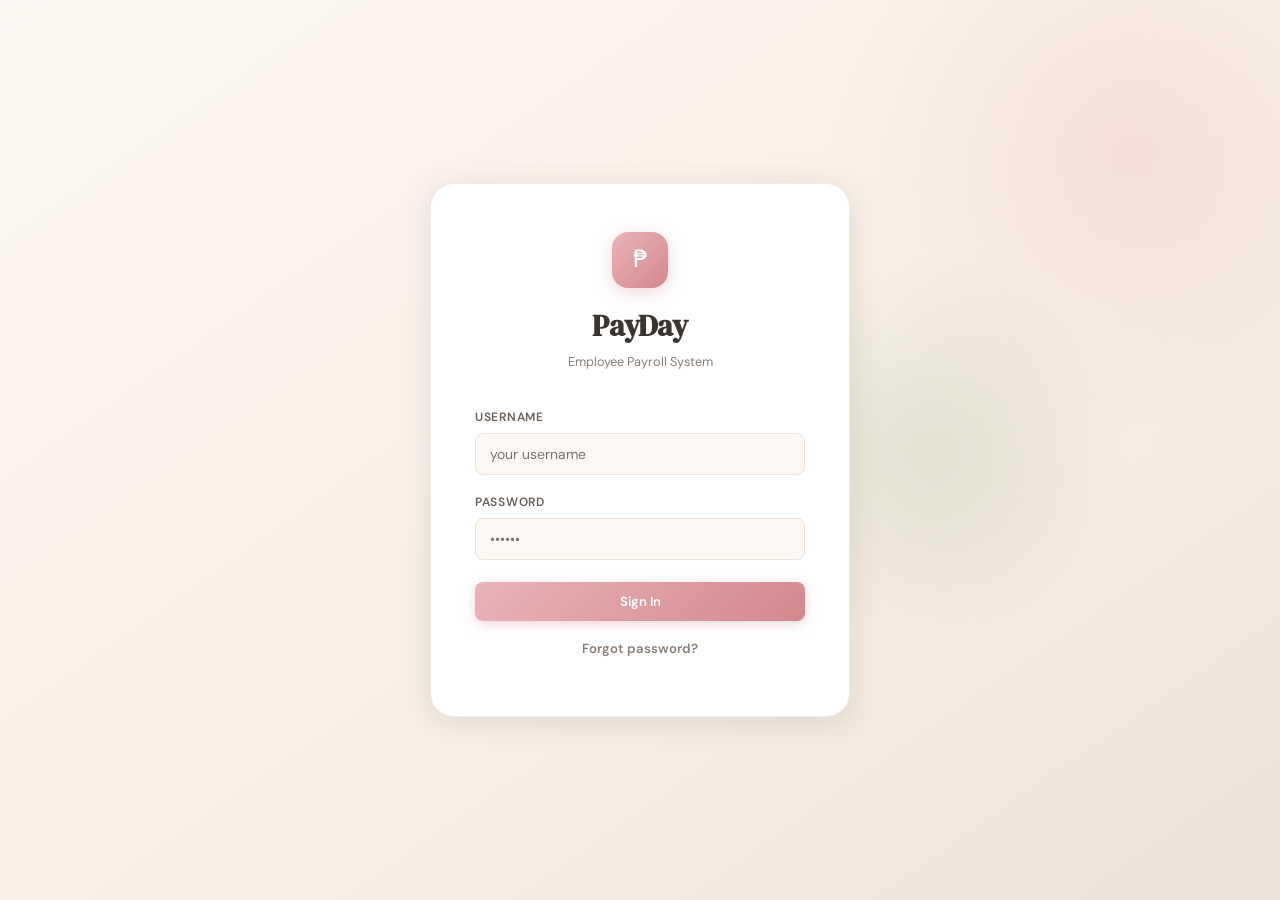
==== src/gui/index.html @ d82beb40 "first commit" ====
<!DOCTYPE html>
<html lang="en">
<head>
  <meta charset="UTF-8" />
  <meta name="viewport" content="width=device-width, initial-scale=1.0" />
  <title>PayDay — Employee Payroll System</title>
  <link rel="preconnect" href="https://fonts.googleapis.com">
  <link rel="preconnect" href="https://fonts.gstatic.com" crossorigin>
  <link href="https://fonts.googleapis.com/css2?family=DM+Serif+Display:ital@0;1&family=DM+Sans:wght@300;400;500;600&display=swap" rel="stylesheet">
  <link rel="stylesheet" href="css/style.css" />
</head>
<body>

<!-- ── LOGIN SCREEN ──────────────────────────────────────── -->
<div id="screen-login" class="screen active">
  <div class="login-wrap">
    <div class="login-deco"></div>
    <div class="login-card">
      <div class="brand">
        <span class="brand-icon">₱</span>
        <h1>PayDay</h1>
        <p class="brand-sub">Employee Payroll System</p>
      </div>
      <div id="login-form" class="form-section">
        <label>Username</label>
        <input id="login-username" type="text" placeholder="your username" autocomplete="off" />
        <label>Password</label>
        <input id="login-password" type="password" placeholder="••••••" />
        <div id="login-error" class="form-error hidden"></div>
        <button class="btn btn-primary" onclick="doLogin()">Sign In</button>
        <button class="btn btn-ghost" onclick="showForgot()">Forgot password?</button>
      </div>
      <div id="forgot-form" class="form-section hidden">
        <h3>Reset Password</h3>
        <label>Username</label>
        <input id="forgot-username" type="text" placeholder="your username" />
        <label>Email</label>
        <input id="forgot-email" type="email" placeholder="registered email" />
        <div id="forgot-error" class="form-error hidden"></div>
        <button class="btn btn-primary" onclick="doForgot()">Send Reset Code</button>
        <button class="btn btn-ghost" onclick="showLogin()">← Back to login</button>
      </div>
      <div id="reset-form" class="form-section hidden">
        <h3>New Password</h3>
        <label>Reset Code</label>
        <input id="reset-token" type="text" placeholder="6-digit code" />
        <label>New Password</label>
        <input id="reset-pass" type="password" placeholder="min 3 characters" />
        <div id="reset-error" class="form-error hidden"></div>
        <button class="btn btn-primary" onclick="doReset()">Reset Password</button>
        <button class="btn btn-ghost" onclick="showLogin()">← Back to login</button>
      </div>
    </div>
  </div>
</div>

<!-- ── MAIN APP ───────────────────────────────────────────── -->
<div id="screen-app" class="screen hidden">
  <!-- Sidebar -->
  <aside class="sidebar" id="sidebar">
    <div class="sidebar-brand">
      <span class="brand-icon sm">₱</span>
      <span>PayDay</span>
    </div>
    <nav class="sidebar-nav" id="sidebar-nav"></nav>
    <div class="sidebar-footer">
      <div class="user-chip" id="user-chip"></div>
      <button class="btn btn-ghost sm" onclick="doLogout()">Sign out</button>
    </div>
  </aside>

  <!-- Main content -->
  <main class="main-content">
    <div id="page-dashboard"  class="page active"></div>
    <div id="page-employees"  class="page hidden"></div>
    <div id="page-add-emp"    class="page hidden"></div>
    <div id="page-payroll"    class="page hidden"></div>
    <div id="page-calc"       class="page hidden"></div>
    <div id="page-report"     class="page hidden"></div>
    <div id="page-payslip"    class="page hidden"></div>
    <div id="page-my-payroll" class="page hidden"></div>
  </main>
</div>

<!-- ── MODAL ─────────────────────────────────────────────── -->
<div id="modal-overlay" class="modal-overlay hidden" onclick="closeModal()">
  <div class="modal-card" onclick="event.stopPropagation()">
    <div id="modal-body"></div>
  </div>
</div>

<script src="js/app.js"></script>
</body>
</html>
---- src/gui/css/style.css ----
/* ============================================================
   PayDay | src/gui/css/style.css
   Palette: warm cream + blush rose + sage green + charcoal
   Font: DM Serif Display (headings) + DM Sans (body)
   Aesthetic: soft, airy, professional — like a nice journal
   ============================================================ */

:root {
  --cream:     #fdf8f3;
  --cream-2:   #f7efe4;
  --cream-3:   #ede3d8;
  --blush:     #e8b4b8;
  --blush-2:   #d4888e;
  --blush-3:   #c06870;
  --sage:      #8aab8a;
  --sage-2:    #6a8f6a;
  --sand:      #c9a87c;
  --sand-2:    #b08c5e;
  --charcoal:  #3a3530;
  --muted:     #8a7e76;
  --muted-2:   #6b6058;
  --white:     #ffffff;
  --red-soft:  #e07070;
  --green-soft:#6aab7a;

  --radius:    12px;
  --radius-sm: 8px;
  --shadow:    0 2px 16px rgba(58,53,48,.08);
  --shadow-md: 0 4px 32px rgba(58,53,48,.13);

  --serif: 'DM Serif Display', Georgia, serif;
  --sans:  'DM Sans', system-ui, sans-serif;
}

*, *::before, *::after { box-sizing: border-box; margin: 0; padding: 0; }

html, body {
  height: 100%;
  font-family: var(--sans);
  background: var(--cream);
  color: var(--charcoal);
  font-size: 15px;
  line-height: 1.6;
}

/* ── Screens ─────────────────────────────────────────────── */
.screen { width: 100%; min-height: 100vh; }
.screen.hidden { display: none; }
.screen.active { display: block; }

/* ── LOGIN ───────────────────────────────────────────────── */
.login-wrap {
  min-height: 100vh;
  display: flex;
  align-items: center;
  justify-content: center;
  position: relative;
  overflow: hidden;
  background: linear-gradient(145deg, var(--cream) 0%, var(--cream-2) 60%, var(--cream-3) 100%);
}

.login-deco {
  position: absolute;
  width: 600px; height: 600px;
  border-radius: 50%;
  background: radial-gradient(circle, rgba(232,180,184,.25) 0%, transparent 70%);
  top: -150px; right: -150px;
  pointer-events: none;
}
.login-deco::after {
  content: '';
  position: absolute;
  width: 400px; height: 400px;
  border-radius: 50%;
  background: radial-gradient(circle, rgba(138,171,138,.18) 0%, transparent 70%);
  bottom: -200px; left: -100px;
}

.login-card {
  background: var(--white);
  border-radius: 24px;
  box-shadow: var(--shadow-md);
  padding: 48px 44px;
  width: 100%;
  max-width: 420px;
  position: relative;
  z-index: 1;
  border: 1px solid rgba(232,180,184,.3);
}

.brand {
  text-align: center;
  margin-bottom: 36px;
}
.brand-icon {
  display: inline-flex;
  align-items: center;
  justify-content: center;
  width: 56px; height: 56px;
  background: linear-gradient(135deg, var(--blush), var(--blush-2));
  border-radius: 16px;
  font-size: 24px;
  color: var(--white);
  font-family: var(--serif);
  margin-bottom: 14px;
  box-shadow: 0 4px 16px rgba(212,136,142,.35);
}
.brand-icon.sm {
  width: 36px; height: 36px;
  font-size: 16px;
  border-radius: 10px;
  margin-bottom: 0;
  margin-right: 8px;
}
.brand h1 {
  font-family: var(--serif);
  font-size: 2rem;
  color: var(--charcoal);
  letter-spacing: -.02em;
}
.brand-sub {
  font-size: .85rem;
  color: var(--muted);
  margin-top: 2px;
}

.form-section label {
  display: block;
  font-size: .8rem;
  font-weight: 600;
  color: var(--muted-2);
  text-transform: uppercase;
  letter-spacing: .06em;
  margin-bottom: 6px;
  margin-top: 18px;
}
.form-section h3 {
  font-family: var(--serif);
  font-size: 1.3rem;
  color: var(--charcoal);
  margin-bottom: 8px;
}
.form-section input {
  width: 100%;
  padding: 11px 14px;
  border: 1.5px solid var(--cream-3);
  border-radius: var(--radius-sm);
  background: var(--cream);
  font-family: var(--sans);
  font-size: .93rem;
  color: var(--charcoal);
  transition: border-color .2s, box-shadow .2s;
  outline: none;
}
.form-section input:focus {
  border-color: var(--blush-2);
  background: var(--white);
  box-shadow: 0 0 0 3px rgba(212,136,142,.12);
}

.form-error {
  margin-top: 10px;
  padding: 10px 14px;
  background: rgba(224,112,112,.1);
  border: 1px solid rgba(224,112,112,.3);
  border-radius: var(--radius-sm);
  color: var(--red-soft);
  font-size: .85rem;
}
.form-error.hidden { display: none; }

/* ── Buttons ─────────────────────────────────────────────── */
.btn {
  display: inline-flex;
  align-items: center;
  justify-content: center;
  gap: 6px;
  padding: 11px 20px;
  border-radius: var(--radius-sm);
  border: none;
  cursor: pointer;
  font-family: var(--sans);
  font-size: .88rem;
  font-weight: 600;
  transition: all .18s ease;
  white-space: nowrap;
}
.btn.full { width: 100%; margin-top: 10px; }
.btn.sm   { padding: 7px 14px; font-size: .82rem; }

.btn-primary {
  background: linear-gradient(135deg, var(--blush), var(--blush-2));
  color: var(--white);
  box-shadow: 0 3px 12px rgba(212,136,142,.35);
  width: 100%;
  margin-top: 22px;
}
.btn-primary:hover {
  background: linear-gradient(135deg, var(--blush-2), var(--blush-3));
  box-shadow: 0 4px 18px rgba(212,136,142,.45);
  transform: translateY(-1px);
}

.btn-ghost {
  background: transparent;
  color: var(--muted);
  width: 100%;
  margin-top: 8px;
}
.btn-ghost:hover { color: var(--blush-2); background: rgba(232,180,184,.1); }

.btn-sage {
  background: linear-gradient(135deg, var(--sage), var(--sage-2));
  color: var(--white);
  box-shadow: 0 3px 12px rgba(106,143,106,.3);
}
.btn-sage:hover { filter: brightness(1.05); transform: translateY(-1px); }

.btn-sand {
  background: linear-gradient(135deg, var(--sand), var(--sand-2));
  color: var(--white);
  box-shadow: 0 3px 12px rgba(176,140,94,.3);
}
.btn-sand:hover { filter: brightness(1.05); }

.btn-outline {
  background: transparent;
  border: 1.5px solid var(--blush);
  color: var(--blush-2);
}
.btn-outline:hover { background: rgba(232,180,184,.1); }

.btn-danger {
  background: rgba(224,112,112,.12);
  color: var(--red-soft);
  border: 1px solid rgba(224,112,112,.25);
}
.btn-danger:hover { background: rgba(224,112,112,.2); }

/* ── APP LAYOUT ──────────────────────────────────────────── */
#screen-app {
  display: flex;
  min-height: 100vh;
}
#screen-app.hidden { display: none; }
#screen-app.active { display: flex; }

.sidebar {
  width: 240px;
  min-height: 100vh;
  background: var(--white);
  border-right: 1px solid var(--cream-3);
  display: flex;
  flex-direction: column;
  padding: 24px 0;
  position: fixed;
  top: 0; left: 0; bottom: 0;
  box-shadow: 2px 0 16px rgba(58,53,48,.05);
  z-index: 10;
}

.sidebar-brand {
  display: flex;
  align-items: center;
  padding: 0 24px 24px;
  font-family: var(--serif);
  font-size: 1.3rem;
  color: var(--charcoal);
  border-bottom: 1px solid var(--cream-3);
  margin-bottom: 16px;
}

.sidebar-nav {
  flex: 1;
  padding: 0 12px;
}
.sidebar-nav a {
  display: flex;
  align-items: center;
  gap: 10px;
  padding: 10px 14px;
  border-radius: var(--radius-sm);
  color: var(--muted);
  text-decoration: none;
  font-size: .88rem;
  font-weight: 500;
  transition: all .15s;
  cursor: pointer;
  margin-bottom: 2px;
}
.sidebar-nav a:hover { background: var(--cream); color: var(--charcoal); }
.sidebar-nav a.active {
  background: linear-gradient(135deg, rgba(232,180,184,.25), rgba(232,180,184,.1));
  color: var(--blush-3);
  font-weight: 600;
}
.sidebar-nav a .nav-icon { font-size: 1.1rem; width: 20px; text-align: center; }

.sidebar-footer {
  padding: 16px 16px 0;
  border-top: 1px solid var(--cream-3);
}
.user-chip {
  display: flex;
  align-items: center;
  gap: 10px;
  padding: 10px 12px;
  background: var(--cream);
  border-radius: var(--radius-sm);
  margin-bottom: 8px;
}
.user-chip .avatar {
  width: 32px; height: 32px;
  border-radius: 50%;
  background: linear-gradient(135deg, var(--blush), var(--blush-2));
  display: flex; align-items: center; justify-content: center;
  color: white; font-weight: 700; font-size: .8rem;
  flex-shrink: 0;
}
.user-chip .user-info .name {
  font-size: .82rem; font-weight: 600; color: var(--charcoal);
}
.user-chip .user-info .role {
  font-size: .72rem; color: var(--muted);
}

/* ── Main content ────────────────────────────────────────── */
.main-content {
  flex: 1;
  margin-left: 240px;
  padding: 36px 40px;
  min-height: 100vh;
  background: var(--cream);
}

.page { display: none; animation: fadeIn .25s ease; }
.page.active { display: block; }
.page.hidden { display: none; }

@keyframes fadeIn {
  from { opacity: 0; transform: translateY(6px); }
  to   { opacity: 1; transform: translateY(0); }
}

/* ── Page header ─────────────────────────────────────────── */
.page-header {
  display: flex;
  align-items: flex-start;
  justify-content: space-between;
  margin-bottom: 32px;
  flex-wrap: wrap;
  gap: 16px;
}
.page-header h2 {
  font-family: var(--serif);
  font-size: 1.9rem;
  color: var(--charcoal);
  letter-spacing: -.02em;
}
.page-header p {
  color: var(--muted);
  font-size: .88rem;
  margin-top: 4px;
}

/* ── Cards ───────────────────────────────────────────────── */
.card {
  background: var(--white);
  border-radius: var(--radius);
  border: 1px solid var(--cream-3);
  padding: 24px 28px;
  box-shadow: var(--shadow);
}
.card + .card { margin-top: 20px; }
.card-title {
  font-family: var(--serif);
  font-size: 1.1rem;
  color: var(--charcoal);
  margin-bottom: 16px;
}

/* ── Stat cards ──────────────────────────────────────────── */
.stats-grid {
  display: grid;
  grid-template-columns: repeat(auto-fit, minmax(200px, 1fr));
  gap: 16px;
  margin-bottom: 28px;
}
.stat-card {
  background: var(--white);
  border-radius: var(--radius);
  border: 1px solid var(--cream-3);
  padding: 22px 24px;
  box-shadow: var(--shadow);
}
.stat-card .stat-label {
  font-size: .75rem;
  font-weight: 600;
  text-transform: uppercase;
  letter-spacing: .07em;
  color: var(--muted);
  margin-bottom: 8px;
}
.stat-card .stat-value {
  font-family: var(--serif);
  font-size: 1.8rem;
  color: var(--charcoal);
  letter-spacing: -.02em;
}
.stat-card .stat-sub {
  font-size: .78rem;
  color: var(--muted);
  margin-top: 4px;
}
.stat-card.blush  { border-top: 3px solid var(--blush-2); }
.stat-card.sage   { border-top: 3px solid var(--sage); }
.stat-card.sand   { border-top: 3px solid var(--sand); }

/* ── Table ───────────────────────────────────────────────── */
.table-wrap { overflow-x: auto; }
table {
  width: 100%;
  border-collapse: collapse;
  font-size: .88rem;
}
thead th {
  text-align: left;
  padding: 10px 14px;
  font-size: .75rem;
  font-weight: 700;
  text-transform: uppercase;
  letter-spacing: .07em;
  color: var(--muted);
  border-bottom: 2px solid var(--cream-3);
  background: var(--cream);
}
tbody tr { border-bottom: 1px solid var(--cream-2); transition: background .12s; }
tbody tr:hover { background: var(--cream); }
tbody td { padding: 12px 14px; color: var(--charcoal); }
.badge {
  display: inline-block;
  padding: 3px 10px;
  border-radius: 20px;
  font-size: .72rem;
  font-weight: 600;
  text-transform: uppercase;
  letter-spacing: .05em;
}
.badge-generated { background: rgba(138,171,138,.18); color: var(--sage-2); }
.badge-released  { background: rgba(180,200,232,.18); color: #4a7aaa; }
.badge-admin     { background: rgba(232,180,184,.2);  color: var(--blush-3); }
.badge-employee  { background: rgba(201,168,124,.15); color: var(--sand-2); }

/* ── Form grid ───────────────────────────────────────────── */
.form-grid {
  display: grid;
  grid-template-columns: 1fr 1fr;
  gap: 16px 24px;
}
.form-grid.single { grid-template-columns: 1fr; }
.form-group { display: flex; flex-direction: column; gap: 6px; }
.form-group.full { grid-column: 1 / -1; }
.form-group label {
  font-size: .78rem;
  font-weight: 600;
  color: var(--muted-2);
  text-transform: uppercase;
  letter-spacing: .06em;
}
.form-group input,
.form-group select {
  padding: 10px 13px;
  border: 1.5px solid var(--cream-3);
  border-radius: var(--radius-sm);
  background: var(--cream);
  font-family: var(--sans);
  font-size: .9rem;
  color: var(--charcoal);
  outline: none;
  transition: border-color .18s, box-shadow .18s;
}
.form-group input:focus,
.form-group select:focus {
  border-color: var(--blush-2);
  background: var(--white);
  box-shadow: 0 0 0 3px rgba(212,136,142,.1);
}
.form-actions {
  margin-top: 24px;
  display: flex;
  gap: 10px;
  justify-content: flex-end;
}

/* ── Payslip ─────────────────────────────────────────────── */
.payslip {
  max-width: 540px;
  background: var(--white);
  border-radius: var(--radius);
  border: 1px solid var(--cream-3);
  padding: 36px;
  box-shadow: var(--shadow);
}
.payslip-header {
  text-align: center;
  padding-bottom: 20px;
  border-bottom: 2px solid var(--cream-3);
  margin-bottom: 24px;
}
.payslip-header h3 {
  font-family: var(--serif);
  font-size: 1.6rem;
  color: var(--blush-3);
}
.payslip-header p { color: var(--muted); font-size: .85rem; }
.payslip-row {
  display: flex;
  justify-content: space-between;
  padding: 8px 0;
  border-bottom: 1px solid var(--cream-2);
  font-size: .88rem;
}
.payslip-row .label { color: var(--muted); }
.payslip-row .value { font-weight: 600; color: var(--charcoal); }
.payslip-row.deduction .value { color: var(--red-soft); }
.payslip-row.total {
  border-top: 2px solid var(--cream-3);
  border-bottom: none;
  margin-top: 8px;
  padding-top: 14px;
  font-weight: 700;
}
.payslip-row.total .label {
  font-family: var(--serif);
  font-size: 1rem;
  color: var(--charcoal);
}
.payslip-row.total .value {
  font-family: var(--serif);
  font-size: 1.3rem;
  color: var(--blush-3);
}

/* ── Alert / toast ───────────────────────────────────────── */
.alert {
  padding: 12px 16px;
  border-radius: var(--radius-sm);
  font-size: .87rem;
  margin-bottom: 16px;
  display: flex;
  align-items: center;
  gap: 8px;
}
.alert-error   { background: rgba(224,112,112,.1); color: var(--red-soft); border: 1px solid rgba(224,112,112,.2); }
.alert-success { background: rgba(106,171,122,.1); color: var(--green-soft); border: 1px solid rgba(106,171,122,.2); }

/* ── Modal ───────────────────────────────────────────────── */
.modal-overlay {
  position: fixed; inset: 0;
  background: rgba(58,53,48,.35);
  backdrop-filter: blur(4px);
  display: flex; align-items: center; justify-content: center;
  z-index: 100;
  animation: fadeIn .18s ease;
}
.modal-overlay.hidden { display: none; }
.modal-card {
  background: var(--white);
  border-radius: 20px;
  padding: 32px;
  max-width: 560px;
  width: 90%;
  max-height: 90vh;
  overflow-y: auto;
  box-shadow: var(--shadow-md);
  animation: slideUp .2s ease;
}
@keyframes slideUp {
  from { transform: translateY(20px); opacity: 0; }
  to   { transform: translateY(0);    opacity: 1; }
}

/* ── Report table ────────────────────────────────────────── */
.report-total-row {
  background: var(--cream-2);
  font-weight: 700;
}
.report-total-row td { color: var(--charcoal) !important; }

/* ── Responsive ──────────────────────────────────────────── */
@media (max-width: 768px) {
  .sidebar { transform: translateX(-100%); transition: transform .25s; }
  .main-content { margin-left: 0; padding: 20px 16px; }
  .form-grid { grid-template-columns: 1fr; }
  .stats-grid { grid-template-columns: 1fr 1fr; }
}

/* ── Utility ─────────────────────────────────────────────── */
.hidden  { display: none !important; }
.mt-16   { margin-top: 16px; }
.mt-24   { margin-top: 24px; }
.text-right { text-align: right; }
.text-muted { color: var(--muted); }
.peso::before { content: '₱'; }
.divider { height: 1px; background: var(--cream-3); margin: 20px 0; }
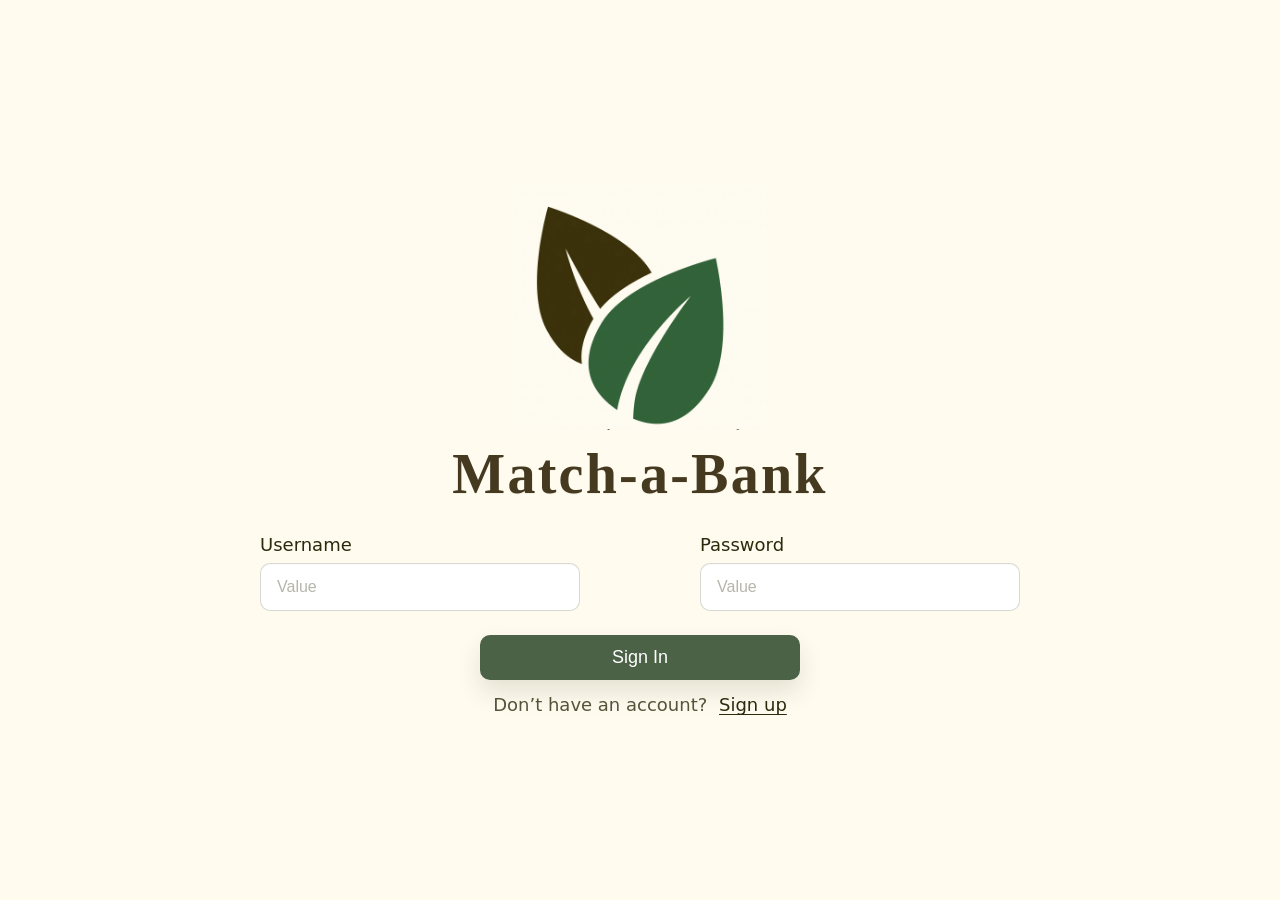
==== commit 7deb08fd: "front end" ====
--- a/src/gui/index.html
+++ b/src/gui/index.html
@@ -1,94 +1,62 @@
-<!DOCTYPE html>
+<!doctype html>
 <html lang="en">
-<head>
-  <meta charset="UTF-8" />
-  <meta name="viewport" content="width=device-width, initial-scale=1.0" />
-  <title>PayDay — Employee Payroll System</title>
-  <link rel="preconnect" href="https://fonts.googleapis.com">
-  <link rel="preconnect" href="https://fonts.gstatic.com" crossorigin>
-  <link href="https://fonts.googleapis.com/css2?family=DM+Serif+Display:ital@0;1&family=DM+Sans:wght@300;400;500;600&display=swap" rel="stylesheet">
-  <link rel="stylesheet" href="css/style.css" />
-</head>
-<body>
+  <head>
+    <meta charset="UTF-8" />
+    <meta name="viewport" content="width=device-width, initial-scale=1.0" />
+    <title>Match-a-Bank</title>
+    <link rel="stylesheet" href="./css/style.css" />
+  </head>
+  <body>
+    <main class="page">
+      <section class="card" aria-label="Login">
+        <div class="brand">
+          <div class="brand__logo-wrap">
+            <img
+              class="brand__logo"
+              src="./images/logo.png"
+              alt="Match-a-Bank logo"
+              loading="eager"
+              decoding="async"
+            />
+          </div>
+          <h1 class="brand__name">Match-a-Bank</h1>
+        </div>
 
-<!-- ── LOGIN SCREEN ──────────────────────────────────────── -->
-<div id="screen-login" class="screen active">
-  <div class="login-wrap">
-    <div class="login-deco"></div>
-    <div class="login-card">
-      <div class="brand">
-        <span class="brand-icon">₱</span>
-        <h1>PayDay</h1>
-        <p class="brand-sub">Employee Payroll System</p>
-      </div>
-      <div id="login-form" class="form-section">
-        <label>Username</label>
-        <input id="login-username" type="text" placeholder="your username" autocomplete="off" />
-        <label>Password</label>
-        <input id="login-password" type="password" placeholder="••••••" />
-        <div id="login-error" class="form-error hidden"></div>
-        <button class="btn btn-primary" onclick="doLogin()">Sign In</button>
-        <button class="btn btn-ghost" onclick="showForgot()">Forgot password?</button>
-      </div>
-      <div id="forgot-form" class="form-section hidden">
-        <h3>Reset Password</h3>
-        <label>Username</label>
-        <input id="forgot-username" type="text" placeholder="your username" />
-        <label>Email</label>
-        <input id="forgot-email" type="email" placeholder="registered email" />
-        <div id="forgot-error" class="form-error hidden"></div>
-        <button class="btn btn-primary" onclick="doForgot()">Send Reset Code</button>
-        <button class="btn btn-ghost" onclick="showLogin()">← Back to login</button>
-      </div>
-      <div id="reset-form" class="form-section hidden">
-        <h3>New Password</h3>
-        <label>Reset Code</label>
-        <input id="reset-token" type="text" placeholder="6-digit code" />
-        <label>New Password</label>
-        <input id="reset-pass" type="password" placeholder="min 3 characters" />
-        <div id="reset-error" class="form-error hidden"></div>
-        <button class="btn btn-primary" onclick="doReset()">Reset Password</button>
-        <button class="btn btn-ghost" onclick="showLogin()">← Back to login</button>
-      </div>
-    </div>
-  </div>
-</div>
+        <form class="form" autocomplete="on">
+          <div class="form__row">
+            <label class="field">
+              <span class="field__label">Username</span>
+              <input
+                class="field__input"
+                type="text"
+                name="username"
+                placeholder="Value"
+                autocomplete="username"
+              />
+            </label>
 
-<!-- ── MAIN APP ───────────────────────────────────────────── -->
-<div id="screen-app" class="screen hidden">
-  <!-- Sidebar -->
-  <aside class="sidebar" id="sidebar">
-    <div class="sidebar-brand">
-      <span class="brand-icon sm">₱</span>
-      <span>PayDay</span>
-    </div>
-    <nav class="sidebar-nav" id="sidebar-nav"></nav>
-    <div class="sidebar-footer">
-      <div class="user-chip" id="user-chip"></div>
-      <button class="btn btn-ghost sm" onclick="doLogout()">Sign out</button>
-    </div>
-  </aside>
+            <label class="field">
+              <span class="field__label">Password</span>
+              <input
+                class="field__input"
+                type="password"
+                name="password"
+                placeholder="Value"
+                autocomplete="current-password"
+              />
+            </label>
+          </div>
 
-  <!-- Main content -->
-  <main class="main-content">
-    <div id="page-dashboard"  class="page active"></div>
-    <div id="page-employees"  class="page hidden"></div>
-    <div id="page-add-emp"    class="page hidden"></div>
-    <div id="page-payroll"    class="page hidden"></div>
-    <div id="page-calc"       class="page hidden"></div>
-    <div id="page-report"     class="page hidden"></div>
-    <div id="page-payslip"    class="page hidden"></div>
-    <div id="page-my-payroll" class="page hidden"></div>
-  </main>
-</div>
+          <button class="btn" type="submit">Sign In</button>
 
-<!-- ── MODAL ─────────────────────────────────────────────── -->
-<div id="modal-overlay" class="modal-overlay hidden" onclick="closeModal()">
-  <div class="modal-card" onclick="event.stopPropagation()">
-    <div id="modal-body"></div>
-  </div>
-</div>
+          <p class="footer">
+            <span>Don’t have an account?</span>
+            <a class="footer__link" href="sign-in.html">Sign up</a>
+          </p>
+        </form>
+      </section>
+    </main>
 
-<script src="js/app.js"></script>
-</body>
-</html>
+    <script src="./js/app.js" defer></script>
+  </body>
+</html>
--- a/src/gui/css/style.css
+++ b/src/gui/css/style.css
@@ -1,605 +1,168 @@
-/* ============================================================
-   PayDay | src/gui/css/style.css
-   Palette: warm cream + blush rose + sage green + charcoal
-   Font: DM Serif Display (headings) + DM Sans (body)
-   Aesthetic: soft, airy, professional — like a nice journal
-   ============================================================ */
-
 :root {
-  --cream:     #fdf8f3;
-  --cream-2:   #f7efe4;
-  --cream-3:   #ede3d8;
-  --blush:     #e8b4b8;
-  --blush-2:   #d4888e;
-  --blush-3:   #c06870;
-  --sage:      #8aab8a;
-  --sage-2:    #6a8f6a;
-  --sand:      #c9a87c;
-  --sand-2:    #b08c5e;
-  --charcoal:  #3a3530;
-  --muted:     #8a7e76;
-  --muted-2:   #6b6058;
-  --white:     #ffffff;
-  --red-soft:  #e07070;
-  --green-soft:#6aab7a;
-
-  --radius:    12px;
-  --radius-sm: 8px;
-  --shadow:    0 2px 16px rgba(58,53,48,.08);
-  --shadow-md: 0 4px 32px rgba(58,53,48,.13);
-
-  --serif: 'DM Serif Display', Georgia, serif;
-  --sans:  'DM Sans', system-ui, sans-serif;
+  --bg: #FFFBEF;
+  --text: #2b2a0c;
+  --muted: rgba(43, 42, 12, 0.8);
+  --border: rgba(43, 42, 12, 0.18);
+  --shadow: 0 18px 60px rgba(20, 20, 20, 0.10);
+  --btn: #4b6246;
+  --btn-hover: #3f5440;
+  --input-bg: #ffffff;
 }
 
-*, *::before, *::after { box-sizing: border-box; margin: 0; padding: 0; }
-
-html, body {
-  height: 100%;
-  font-family: var(--sans);
-  background: var(--cream);
-  color: var(--charcoal);
-  font-size: 15px;
-  line-height: 1.6;
+*,
+*::before,
+*::after {
+  box-sizing: border-box;
 }
 
-/* ── Screens ─────────────────────────────────────────────── */
-.screen { width: 100%; min-height: 100vh; }
-.screen.hidden { display: none; }
-.screen.active { display: block; }
+html,
+body {
+  height: 100%;
+}
 
-/* ── LOGIN ───────────────────────────────────────────────── */
-.login-wrap {
-  min-height: 100vh;
+body {
+  margin: 0;
+  font-family: ui-sans-serif, system-ui, -apple-system, Segoe UI, Roboto, Helvetica,
+    Arial, "Apple Color Emoji", "Segoe UI Emoji";
+  background: var(--bg);
+  color: var(--text);
+}
+
+.page {
+  min-height: 100%;
+  display: grid;
+  place-items: center;
+  padding: 48px 24px;
+}
+
+.card {
+  width: min(980px, 100%);
+  padding: 20px 20px 28px;
+  display: grid;
+  justify-items: center;
+  gap: 18px;
+}
+
+.brand {
+  display: grid;
+  justify-items: center;
+  gap: 12px;
+  margin-top: 6px;
+}
+
+.brand__logo-wrap {
+  width: 260px;
+  max-width: 70vw;
   display: flex;
   align-items: center;
   justify-content: center;
-  position: relative;
-  overflow: hidden;
-  background: linear-gradient(145deg, var(--cream) 0%, var(--cream-2) 60%, var(--cream-3) 100%);
 }
 
-.login-deco {
-  position: absolute;
-  width: 600px; height: 600px;
-  border-radius: 50%;
-  background: radial-gradient(circle, rgba(232,180,184,.25) 0%, transparent 70%);
-  top: -150px; right: -150px;
-  pointer-events: none;
-}
-.login-deco::after {
-  content: '';
-  position: absolute;
-  width: 400px; height: 400px;
-  border-radius: 50%;
-  background: radial-gradient(circle, rgba(138,171,138,.18) 0%, transparent 70%);
-  bottom: -200px; left: -100px;
+.brand__logo {
+  width: 260px;
+  height: auto;
+  display: block;
 }
 
-.login-card {
-  background: var(--white);
-  border-radius: 24px;
-  box-shadow: var(--shadow-md);
-  padding: 48px 44px;
-  width: 100%;
-  max-width: 420px;
-  position: relative;
-  z-index: 1;
-  border: 1px solid rgba(232,180,184,.3);
+.brand__name {
+  margin: 0;
+  font-family: ui-serif, Georgia, Cambria, "Times New Roman", Times, serif;
+  font-weight: 700;
+  font-size: clamp(40px, 4.4vw, 56px);
+  letter-spacing: 0.04em;
+  color: #453920;
+  text-shadow: 0 1px 0 rgba(0, 0, 0, 0.05);
 }
 
-.brand {
-  text-align: center;
-  margin-bottom: 36px;
-}
-.brand-icon {
-  display: inline-flex;
-  align-items: center;
-  justify-content: center;
-  width: 56px; height: 56px;
-  background: linear-gradient(135deg, var(--blush), var(--blush-2));
-  border-radius: 16px;
-  font-size: 24px;
-  color: var(--white);
-  font-family: var(--serif);
-  margin-bottom: 14px;
-  box-shadow: 0 4px 16px rgba(212,136,142,.35);
-}
-.brand-icon.sm {
-  width: 36px; height: 36px;
-  font-size: 16px;
-  border-radius: 10px;
-  margin-bottom: 0;
-  margin-right: 8px;
-}
-.brand h1 {
-  font-family: var(--serif);
-  font-size: 2rem;
-  color: var(--charcoal);
-  letter-spacing: -.02em;
-}
-.brand-sub {
-  font-size: .85rem;
-  color: var(--muted);
-  margin-top: 2px;
+.form {
+  width: min(760px, 100%);
+  display: grid;
+  justify-items: center;
+  gap: 14px;
+  margin-top: 10px;
 }
 
-.form-section label {
-  display: block;
-  font-size: .8rem;
-  font-weight: 600;
-  color: var(--muted-2);
-  text-transform: uppercase;
-  letter-spacing: .06em;
-  margin-bottom: 6px;
-  margin-top: 18px;
-}
-.form-section h3 {
-  font-family: var(--serif);
-  font-size: 1.3rem;
-  color: var(--charcoal);
-  margin-bottom: 8px;
-}
-.form-section input {
+.form__row {
   width: 100%;
-  padding: 11px 14px;
-  border: 1.5px solid var(--cream-3);
-  border-radius: var(--radius-sm);
-  background: var(--cream);
-  font-family: var(--sans);
-  font-size: .93rem;
-  color: var(--charcoal);
-  transition: border-color .2s, box-shadow .2s;
-  outline: none;
-}
-.form-section input:focus {
-  border-color: var(--blush-2);
-  background: var(--white);
-  box-shadow: 0 0 0 3px rgba(212,136,142,.12);
+  display: flex;
+  justify-content: center;
+  align-items: flex-start;
+  gap: 120px;
+  flex-wrap: wrap;
 }
 
-.form-error {
-  margin-top: 10px;
-  padding: 10px 14px;
-  background: rgba(224,112,112,.1);
-  border: 1px solid rgba(224,112,112,.3);
-  border-radius: var(--radius-sm);
-  color: var(--red-soft);
-  font-size: .85rem;
-}
-.form-error.hidden { display: none; }
-
-/* ── Buttons ─────────────────────────────────────────────── */
-.btn {
-  display: inline-flex;
-  align-items: center;
-  justify-content: center;
-  gap: 6px;
-  padding: 11px 20px;
-  border-radius: var(--radius-sm);
-  border: none;
-  cursor: pointer;
-  font-family: var(--sans);
-  font-size: .88rem;
-  font-weight: 600;
-  transition: all .18s ease;
-  white-space: nowrap;
-}
-.btn.full { width: 100%; margin-top: 10px; }
-.btn.sm   { padding: 7px 14px; font-size: .82rem; }
-
-.btn-primary {
-  background: linear-gradient(135deg, var(--blush), var(--blush-2));
-  color: var(--white);
-  box-shadow: 0 3px 12px rgba(212,136,142,.35);
-  width: 100%;
-  margin-top: 22px;
-}
-.btn-primary:hover {
-  background: linear-gradient(135deg, var(--blush-2), var(--blush-3));
-  box-shadow: 0 4px 18px rgba(212,136,142,.45);
-  transform: translateY(-1px);
+.field {
+  display: grid;
+  gap: 8px;
 }
 
-.btn-ghost {
-  background: transparent;
-  color: var(--muted);
-  width: 100%;
-  margin-top: 8px;
-}
-.btn-ghost:hover { color: var(--blush-2); background: rgba(232,180,184,.1); }
-
-.btn-sage {
-  background: linear-gradient(135deg, var(--sage), var(--sage-2));
-  color: var(--white);
-  box-shadow: 0 3px 12px rgba(106,143,106,.3);
-}
-.btn-sage:hover { filter: brightness(1.05); transform: translateY(-1px); }
-
-.btn-sand {
-  background: linear-gradient(135deg, var(--sand), var(--sand-2));
-  color: var(--white);
-  box-shadow: 0 3px 12px rgba(176,140,94,.3);
-}
-.btn-sand:hover { filter: brightness(1.05); }
-
-.btn-outline {
-  background: transparent;
-  border: 1.5px solid var(--blush);
-  color: var(--blush-2);
-}
-.btn-outline:hover { background: rgba(232,180,184,.1); }
-
-.btn-danger {
-  background: rgba(224,112,112,.12);
-  color: var(--red-soft);
-  border: 1px solid rgba(224,112,112,.25);
-}
-.btn-danger:hover { background: rgba(224,112,112,.2); }
-
-/* ── APP LAYOUT ──────────────────────────────────────────── */
-#screen-app {
-  display: flex;
-  min-height: 100vh;
-}
-#screen-app.hidden { display: none; }
-#screen-app.active { display: flex; }
-
-.sidebar {
-  width: 240px;
-  min-height: 100vh;
-  background: var(--white);
-  border-right: 1px solid var(--cream-3);
-  display: flex;
-  flex-direction: column;
-  padding: 24px 0;
-  position: fixed;
-  top: 0; left: 0; bottom: 0;
-  box-shadow: 2px 0 16px rgba(58,53,48,.05);
-  z-index: 10;
+.field__label {
+  font-size: 18px;
+  color: var(--text);
 }
 
-.sidebar-brand {
-  display: flex;
-  align-items: center;
-  padding: 0 24px 24px;
-  font-family: var(--serif);
-  font-size: 1.3rem;
-  color: var(--charcoal);
-  border-bottom: 1px solid var(--cream-3);
-  margin-bottom: 16px;
+.field__input {
+  width: 320px;
+  max-width: 100%;
+  padding: 14px 16px;
+  border-radius: 10px;
+  border: 1px solid var(--border);
+  background: var(--input-bg);
+  font-size: 16px;
+  outline: none;
+  box-shadow: 0 1px 0 rgba(0, 0, 0, 0.02) inset;
 }
 
-.sidebar-nav {
-  flex: 1;
-  padding: 0 12px;
-}
-.sidebar-nav a {
-  display: flex;
-  align-items: center;
-  gap: 10px;
-  padding: 10px 14px;
-  border-radius: var(--radius-sm);
-  color: var(--muted);
-  text-decoration: none;
-  font-size: .88rem;
-  font-weight: 500;
-  transition: all .15s;
-  cursor: pointer;
-  margin-bottom: 2px;
-}
-.sidebar-nav a:hover { background: var(--cream); color: var(--charcoal); }
-.sidebar-nav a.active {
-  background: linear-gradient(135deg, rgba(232,180,184,.25), rgba(232,180,184,.1));
-  color: var(--blush-3);
-  font-weight: 600;
-}
-.sidebar-nav a .nav-icon { font-size: 1.1rem; width: 20px; text-align: center; }
-
-.sidebar-footer {
-  padding: 16px 16px 0;
-  border-top: 1px solid var(--cream-3);
-}
-.user-chip {
-  display: flex;
-  align-items: center;
-  gap: 10px;
-  padding: 10px 12px;
-  background: var(--cream);
-  border-radius: var(--radius-sm);
-  margin-bottom: 8px;
-}
-.user-chip .avatar {
-  width: 32px; height: 32px;
-  border-radius: 50%;
-  background: linear-gradient(135deg, var(--blush), var(--blush-2));
-  display: flex; align-items: center; justify-content: center;
-  color: white; font-weight: 700; font-size: .8rem;
-  flex-shrink: 0;
-}
-.user-chip .user-info .name {
-  font-size: .82rem; font-weight: 600; color: var(--charcoal);
-}
-.user-chip .user-info .role {
-  font-size: .72rem; color: var(--muted);
+.field__input::placeholder {
+  color: rgba(43, 42, 12, 0.35);
 }
 
-/* ── Main content ────────────────────────────────────────── */
-.main-content {
-  flex: 1;
-  margin-left: 240px;
-  padding: 36px 40px;
-  min-height: 100vh;
-  background: var(--cream);
+.field__input:focus {
+  border-color: rgba(75, 98, 70, 0.55);
+  box-shadow: 0 0 0 4px rgba(75, 98, 70, 0.14);
 }
 
-.page { display: none; animation: fadeIn .25s ease; }
-.page.active { display: block; }
-.page.hidden { display: none; }
-
-@keyframes fadeIn {
-  from { opacity: 0; transform: translateY(6px); }
-  to   { opacity: 1; transform: translateY(0); }
+.btn {
+  margin-top: 10px;
+  width: 320px;
+  max-width: 100%;
+  padding: 12px 18px;
+  border: 0;
+  border-radius: 10px;
+  background: var(--btn);
+  color: #ffffff;
+  font-size: 18px;
+  cursor: pointer;
+  box-shadow: 0 12px 24px rgba(43, 42, 12, 0.12);
 }
 
-/* ── Page header ─────────────────────────────────────────── */
-.page-header {
-  display: flex;
-  align-items: flex-start;
-  justify-content: space-between;
-  margin-bottom: 32px;
-  flex-wrap: wrap;
-  gap: 16px;
-}
-.page-header h2 {
-  font-family: var(--serif);
-  font-size: 1.9rem;
-  color: var(--charcoal);
-  letter-spacing: -.02em;
-}
-.page-header p {
-  color: var(--muted);
-  font-size: .88rem;
-  margin-top: 4px;
+.btn:hover {
+  background: var(--btn-hover);
 }
 
-/* ── Cards ───────────────────────────────────────────────── */
-.card {
-  background: var(--white);
-  border-radius: var(--radius);
-  border: 1px solid var(--cream-3);
-  padding: 24px 28px;
-  box-shadow: var(--shadow);
-}
-.card + .card { margin-top: 20px; }
-.card-title {
-  font-family: var(--serif);
-  font-size: 1.1rem;
-  color: var(--charcoal);
-  margin-bottom: 16px;
+.btn:active {
+  transform: translateY(1px);
 }
 
-/* ── Stat cards ──────────────────────────────────────────── */
-.stats-grid {
-  display: grid;
-  grid-template-columns: repeat(auto-fit, minmax(200px, 1fr));
-  gap: 16px;
-  margin-bottom: 28px;
-}
-.stat-card {
-  background: var(--white);
-  border-radius: var(--radius);
-  border: 1px solid var(--cream-3);
-  padding: 22px 24px;
-  box-shadow: var(--shadow);
-}
-.stat-card .stat-label {
-  font-size: .75rem;
-  font-weight: 600;
-  text-transform: uppercase;
-  letter-spacing: .07em;
+.footer {
+  margin: 0;
+  font-size: 18px;
   color: var(--muted);
-  margin-bottom: 8px;
-}
-.stat-card .stat-value {
-  font-family: var(--serif);
-  font-size: 1.8rem;
-  color: var(--charcoal);
-  letter-spacing: -.02em;
-}
-.stat-card .stat-sub {
-  font-size: .78rem;
-  color: var(--muted);
-  margin-top: 4px;
-}
-.stat-card.blush  { border-top: 3px solid var(--blush-2); }
-.stat-card.sage   { border-top: 3px solid var(--sage); }
-.stat-card.sand   { border-top: 3px solid var(--sand); }
-
-/* ── Table ───────────────────────────────────────────────── */
-.table-wrap { overflow-x: auto; }
-table {
-  width: 100%;
-  border-collapse: collapse;
-  font-size: .88rem;
-}
-thead th {
-  text-align: left;
-  padding: 10px 14px;
-  font-size: .75rem;
-  font-weight: 700;
-  text-transform: uppercase;
-  letter-spacing: .07em;
-  color: var(--muted);
-  border-bottom: 2px solid var(--cream-3);
-  background: var(--cream);
-}
-tbody tr { border-bottom: 1px solid var(--cream-2); transition: background .12s; }
-tbody tr:hover { background: var(--cream); }
-tbody td { padding: 12px 14px; color: var(--charcoal); }
-.badge {
-  display: inline-block;
-  padding: 3px 10px;
-  border-radius: 20px;
-  font-size: .72rem;
-  font-weight: 600;
-  text-transform: uppercase;
-  letter-spacing: .05em;
-}
-.badge-generated { background: rgba(138,171,138,.18); color: var(--sage-2); }
-.badge-released  { background: rgba(180,200,232,.18); color: #4a7aaa; }
-.badge-admin     { background: rgba(232,180,184,.2);  color: var(--blush-3); }
-.badge-employee  { background: rgba(201,168,124,.15); color: var(--sand-2); }
-
-/* ── Form grid ───────────────────────────────────────────── */
-.form-grid {
-  display: grid;
-  grid-template-columns: 1fr 1fr;
-  gap: 16px 24px;
-}
-.form-grid.single { grid-template-columns: 1fr; }
-.form-group { display: flex; flex-direction: column; gap: 6px; }
-.form-group.full { grid-column: 1 / -1; }
-.form-group label {
-  font-size: .78rem;
-  font-weight: 600;
-  color: var(--muted-2);
-  text-transform: uppercase;
-  letter-spacing: .06em;
-}
-.form-group input,
-.form-group select {
-  padding: 10px 13px;
-  border: 1.5px solid var(--cream-3);
-  border-radius: var(--radius-sm);
-  background: var(--cream);
-  font-family: var(--sans);
-  font-size: .9rem;
-  color: var(--charcoal);
-  outline: none;
-  transition: border-color .18s, box-shadow .18s;
-}
-.form-group input:focus,
-.form-group select:focus {
-  border-color: var(--blush-2);
-  background: var(--white);
-  box-shadow: 0 0 0 3px rgba(212,136,142,.1);
-}
-.form-actions {
-  margin-top: 24px;
-  display: flex;
-  gap: 10px;
-  justify-content: flex-end;
 }
 
-/* ── Payslip ─────────────────────────────────────────────── */
-.payslip {
-  max-width: 540px;
-  background: var(--white);
-  border-radius: var(--radius);
-  border: 1px solid var(--cream-3);
-  padding: 36px;
-  box-shadow: var(--shadow);
-}
-.payslip-header {
-  text-align: center;
-  padding-bottom: 20px;
-  border-bottom: 2px solid var(--cream-3);
-  margin-bottom: 24px;
-}
-.payslip-header h3 {
-  font-family: var(--serif);
-  font-size: 1.6rem;
-  color: var(--blush-3);
-}
-.payslip-header p { color: var(--muted); font-size: .85rem; }
-.payslip-row {
-  display: flex;
-  justify-content: space-between;
-  padding: 8px 0;
-  border-bottom: 1px solid var(--cream-2);
-  font-size: .88rem;
-}
-.payslip-row .label { color: var(--muted); }
-.payslip-row .value { font-weight: 600; color: var(--charcoal); }
-.payslip-row.deduction .value { color: var(--red-soft); }
-.payslip-row.total {
-  border-top: 2px solid var(--cream-3);
-  border-bottom: none;
-  margin-top: 8px;
-  padding-top: 14px;
-  font-weight: 700;
-}
-.payslip-row.total .label {
-  font-family: var(--serif);
-  font-size: 1rem;
-  color: var(--charcoal);
-}
-.payslip-row.total .value {
-  font-family: var(--serif);
-  font-size: 1.3rem;
-  color: var(--blush-3);
+.footer__link {
+  color: var(--text);
+  text-decoration: underline;
+  text-underline-offset: 3px;
+  margin-left: 6px;
 }
 
-/* ── Alert / toast ───────────────────────────────────────── */
-.alert {
-  padding: 12px 16px;
-  border-radius: var(--radius-sm);
-  font-size: .87rem;
-  margin-bottom: 16px;
-  display: flex;
-  align-items: center;
-  gap: 8px;
-}
-.alert-error   { background: rgba(224,112,112,.1); color: var(--red-soft); border: 1px solid rgba(224,112,112,.2); }
-.alert-success { background: rgba(106,171,122,.1); color: var(--green-soft); border: 1px solid rgba(106,171,122,.2); }
-
-/* ── Modal ───────────────────────────────────────────────── */
-.modal-overlay {
-  position: fixed; inset: 0;
-  background: rgba(58,53,48,.35);
-  backdrop-filter: blur(4px);
-  display: flex; align-items: center; justify-content: center;
-  z-index: 100;
-  animation: fadeIn .18s ease;
-}
-.modal-overlay.hidden { display: none; }
-.modal-card {
-  background: var(--white);
-  border-radius: 20px;
-  padding: 32px;
-  max-width: 560px;
-  width: 90%;
-  max-height: 90vh;
-  overflow-y: auto;
-  box-shadow: var(--shadow-md);
-  animation: slideUp .2s ease;
-}
-@keyframes slideUp {
-  from { transform: translateY(20px); opacity: 0; }
-  to   { transform: translateY(0);    opacity: 1; }
+.footer__link:hover {
+  color: rgba(43, 42, 12, 0.95);
 }
 
-/* ── Report table ────────────────────────────────────────── */
-.report-total-row {
-  background: var(--cream-2);
-  font-weight: 700;
-}
-.report-total-row td { color: var(--charcoal) !important; }
-
-/* ── Responsive ──────────────────────────────────────────── */
-@media (max-width: 768px) {
-  .sidebar { transform: translateX(-100%); transition: transform .25s; }
-  .main-content { margin-left: 0; padding: 20px 16px; }
-  .form-grid { grid-template-columns: 1fr; }
-  .stats-grid { grid-template-columns: 1fr 1fr; }
-}
-
-/* ── Utility ─────────────────────────────────────────────── */
-.hidden  { display: none !important; }
-.mt-16   { margin-top: 16px; }
-.mt-24   { margin-top: 24px; }
-.text-right { text-align: right; }
-.text-muted { color: var(--muted); }
-.peso::before { content: '₱'; }
-.divider { height: 1px; background: var(--cream-3); margin: 20px 0; }
+@media (max-width: 840px) {
+  .form__row {
+    gap: 18px;
+  }
+}
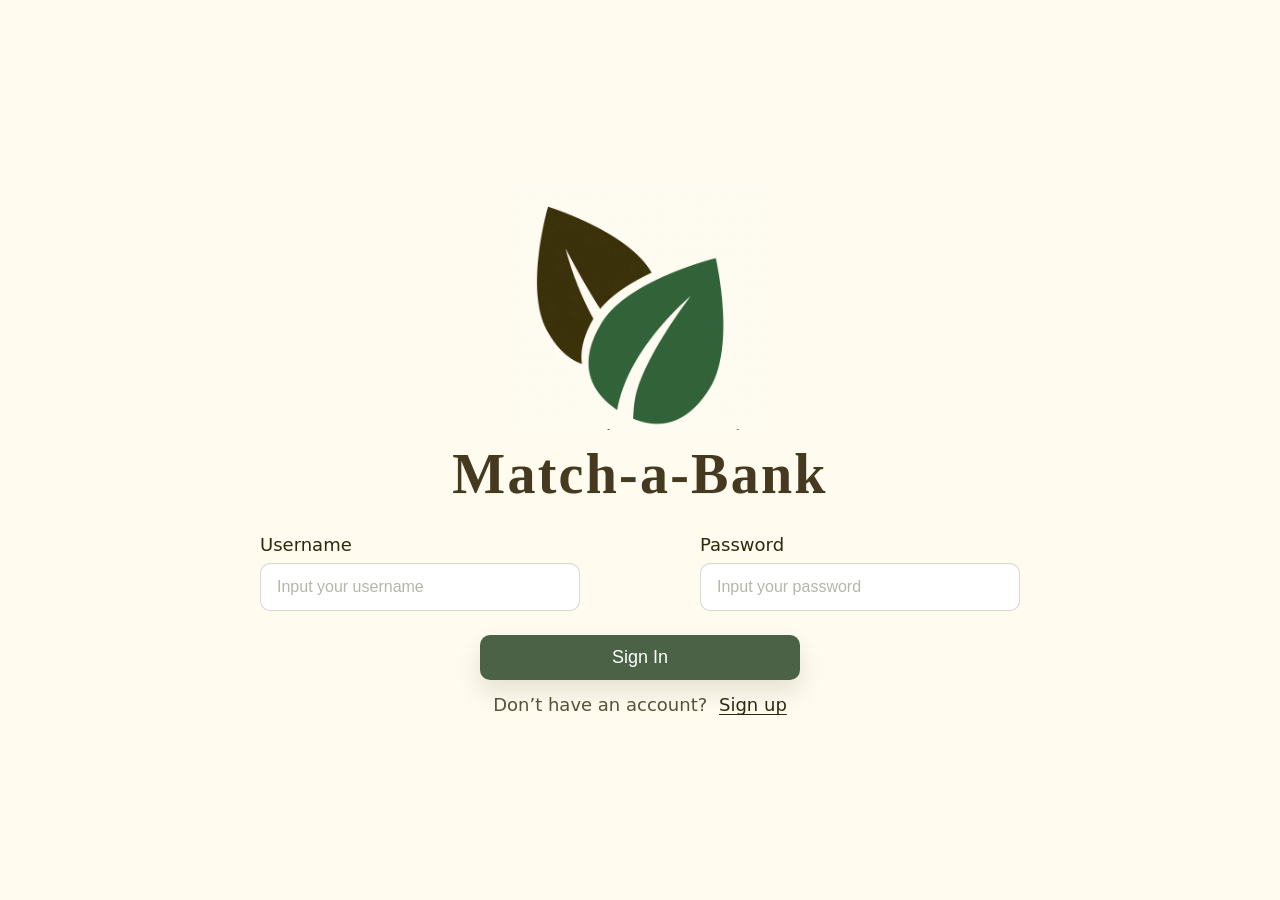
==== commit 70e64438: "Connection of everything" ====
--- a/src/gui/index.html
+++ b/src/gui/index.html
@@ -30,8 +30,9 @@
                 class="field__input"
                 type="text"
                 name="username"
-                placeholder="Value"
+                placeholder="Input your username"
                 autocomplete="username"
+                required
               />
             </label>
 
@@ -41,8 +42,9 @@
                 class="field__input"
                 type="password"
                 name="password"
-                placeholder="Value"
+                placeholder="Input your password"
                 autocomplete="current-password"
+                required
               />
             </label>
           </div>
@@ -57,6 +59,8 @@
       </section>
     </main>
 
+    <div id="login-error" class="form__error" aria-live="polite"></div>
+
     <script src="./js/app.js" defer></script>
   </body>
 </html>
